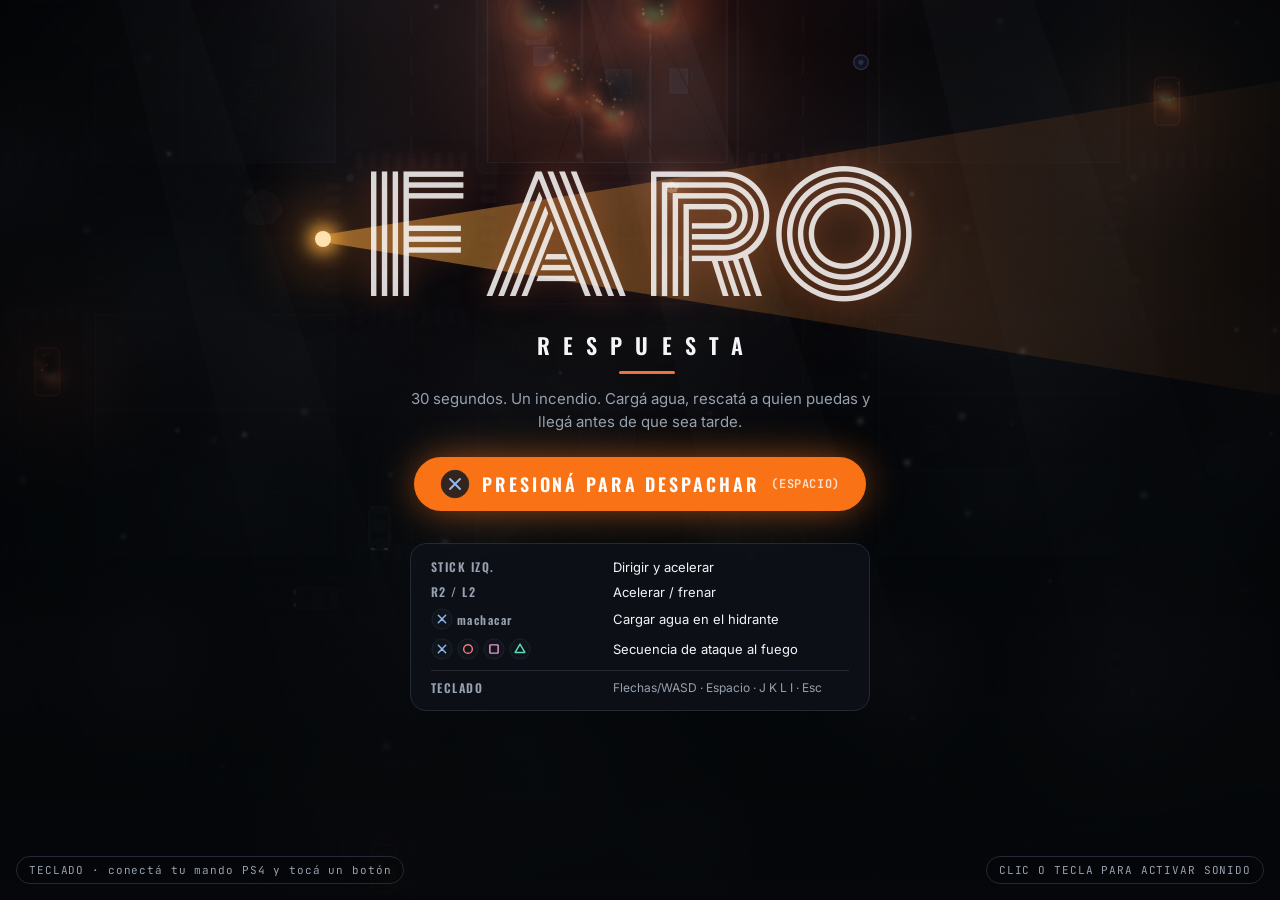
==== index.html @ 635fdddd "Juego FARO · Respuesta: camión de bomberos en 30 segundos Minijuego web en Canvas + JS sin dependenc" ====
<!doctype html>
<html lang="es">
<head>
  <meta charset="utf-8">
  <meta name="viewport" content="width=device-width, initial-scale=1">
  <title>FARO · Respuesta</title>
  <meta name="description" content="Llevá el camión de bomberos desde la central hasta el incendio en 30 segundos. Jugable con joystick de PS4.">
  <meta name="theme-color" content="#05070A">
  <link rel="preconnect" href="https://fonts.googleapis.com">
  <link rel="preconnect" href="https://fonts.gstatic.com" crossorigin>
  <link href="https://fonts.googleapis.com/css2?family=Monoton&family=Oswald:wght@400;500;600;700&family=JetBrains+Mono:wght@400;700&family=Inter:wght@400;500;600&display=swap" rel="stylesheet">
  <link rel="stylesheet" href="css/style.css">
</head>
<body>
  <canvas id="game"></canvas>

  <!-- HUD en partida -->
  <div id="hud" class="hidden">
    <div class="hud-tl glass">
      <div class="hud-brand">FARO</div>
      <div class="hud-unit mono">UNIDAD 07 · <span id="hud-speed">0</span> km/h</div>
    </div>

    <div class="hud-tc">
      <div class="timer-label">TIEMPO DE RESPUESTA</div>
      <div id="hud-timer" class="timer">30.0</div>
      <div id="hud-obj" class="objective"><span class="dot"></span><span id="hud-obj-text"></span></div>
    </div>

    <div class="hud-tr glass">
      <div class="panel-title"><span>RADAR</span><span id="hud-dist" class="mono"></span></div>
      <canvas id="minimap" width="480" height="300"></canvas>
    </div>

    <div class="hud-bl glass">
      <div id="hud-tank" class="gauge-row">
        <span class="label">TANQUE</span>
        <div class="tank"><div id="hud-tank-fill"></div></div>
        <span id="hud-tank-pct" class="mono">VACÍO</span>
      </div>
      <div class="gauge-row">
        <span class="label">CIVILES</span>
        <div id="hud-civ" class="civ"></div>
        <span class="mono dim">+2s c/u</span>
      </div>
    </div>

    <div class="hud-br chip mono" id="hud-device"></div>

    <div id="prompt" class="prompt hidden">
      <div class="prompt-btn">
        <svg class="ring" viewBox="0 0 60 60">
          <circle cx="30" cy="30" r="26" class="ring-bg"/>
          <circle cx="30" cy="30" r="26" class="ring-fg" id="prompt-ring"/>
        </svg>
        <span data-glyph="0"></span>
      </div>
      <div>
        <div id="prompt-text" class="prompt-text">CARGAR AGUA</div>
        <div id="prompt-key" class="prompt-key mono"></div>
      </div>
    </div>

    <div id="qte" class="qte glass hidden">
      <div class="qte-head"><span class="badge critical">ATAQUE</span><span class="qte-title">SEGUÍ LA SECUENCIA</span></div>
      <div id="qte-seq" class="qte-seq"></div>
      <div class="firebar-row"><span class="label">FUEGO</span><div class="firebar"><div id="qte-fire"></div></div></div>
    </div>

    <div id="go" class="go">¡YA!</div>
  </div>

  <!-- Pantalla de título -->
  <div id="screen-title" class="screen">
    <div class="title-wrap">
      <div class="logo">
        <div class="beam"></div>
        <div class="lamp"></div>
        <h1 class="wordmark">FARO</h1>
      </div>
      <div class="subtitle">RESPUESTA<span class="accent-bar"></span></div>
      <p class="tagline">30 segundos. Un incendio. Cargá agua, rescatá a quien puedas y llegá antes de que sea tarde.</p>
      <div class="cta"><span data-glyph="0"></span><span>PRESIONÁ PARA DESPACHAR</span><span class="kb-only mono">(ESPACIO)</span></div>

      <div class="controls glass">
        <div class="ctl"><span class="k">STICK IZQ.</span><span>Dirigir y acelerar</span></div>
        <div class="ctl"><span class="k">R2 / L2</span><span>Acelerar / frenar</span></div>
        <div class="ctl"><span class="k"><span data-glyph="0"></span> machacar</span><span>Cargar agua en el hidrante</span></div>
        <div class="ctl"><span class="k"><span data-glyph="0"></span><span data-glyph="1"></span><span data-glyph="2"></span><span data-glyph="3"></span></span><span>Secuencia de ataque al fuego</span></div>
        <div class="ctl kb"><span class="k mono">TECLADO</span><span>Flechas/WASD · Espacio · J K L I · Esc</span></div>
      </div>
      <div class="best mono" id="title-best"></div>
    </div>
    <div class="title-foot">
      <div class="chip mono" id="title-device"></div>
      <div class="chip mono" id="mute">SONIDO: ON (M)</div>
    </div>
  </div>

  <!-- Despacho + cuenta regresiva -->
  <div id="screen-brief" class="screen screen-clear hidden">
    <div class="brief glass">
      <div class="brief-top"><span class="badge critical">CRÍTICO</span><span class="mono dim">CANAL 2 · DESPACHO</span></div>
      <h2 id="brief-type"></h2>
      <div id="brief-addr" class="brief-addr"></div>
      <div id="brief-radio" class="radio mono"></div>
      <ol class="steps">
        <li><span class="step-dot water"></span>Cargá agua: frená en un <b>hidrante</b> y machacá <span data-glyph="0"></span></li>
        <li><span class="step-dot civ"></span>Pasá por los <b>civiles</b>: +2 s cada uno</li>
        <li><span class="step-dot fire"></span>En el incendio, seguí la <b>secuencia</b> de botones</li>
      </ol>
    </div>
    <div id="countdown" class="countdown"></div>
  </div>

  <!-- Resultado -->
  <div id="screen-result" class="screen hidden">
    <div class="result glass">
      <div class="res-head">
        <span id="res-badge" class="badge resolved">RESUELTO</span>
        <h2 id="res-title">INCENDIO CONTROLADO</h2>
        <div id="res-sub" class="res-sub"></div>
        <span class="accent-bar"></span>
      </div>
      <div class="res-body">
        <div id="res-rank" class="rank">S</div>
        <dl class="stats">
          <div><dt>Tiempo restante</dt><dd id="res-time" class="mono"></dd></div>
          <div><dt>Civiles rescatados</dt><dd id="res-civ" class="mono"></dd></div>
          <div><dt>Choques</dt><dd id="res-crash" class="mono"></dd></div>
          <div><dt>Errores de secuencia</dt><dd id="res-mist" class="mono"></dd></div>
          <div class="total"><dt>Puntaje</dt><dd id="res-score" class="mono"></dd></div>
        </dl>
      </div>
      <div id="res-best" class="res-best mono"></div>
      <div class="res-cta">
        <span class="act"><span data-glyph="0"></span> REINTENTAR <span class="kb-only mono">ESPACIO</span></span>
        <span class="act dim"><span data-glyph="1"></span> MENÚ <span class="kb-only mono">L</span></span>
      </div>
    </div>
  </div>

  <!-- Pausa -->
  <div id="screen-pause" class="screen hidden">
    <div class="pause glass">
      <h2>PAUSA</h2>
      <div class="res-cta">
        <span class="act"><span data-glyph="0"></span> CONTINUAR</span>
        <span class="act dim"><span data-glyph="1"></span> MENÚ</span>
      </div>
    </div>
  </div>

  <script src="js/util.js"></script>
  <script src="js/input.js"></script>
  <script src="js/audio.js"></script>
  <script src="js/world.js"></script>
  <script src="js/render.js"></script>
  <script src="js/game.js"></script>
</body>
</html>
---- css/style.css ----
/* FARO · Respuesta — tokens tomados de FARO-estetica-videojuego.md */
:root {
  --night: #05070A;
  --panel: #12161D;
  --line: #232A35;
  --mist: #F3F5F7;
  --ash: #97A1AF;
  --ember: #F2703C;
  --ember-hot: #FF3C38;
  --signal: #F59E0B;
  --orange: #F97316;
  --dispatch: #5887FF;
  --beam-a: #F2A93E;
  --beam-b: #E67828;
  --critical: #DC2626;
  --resolved: #16A34A;
  --glass: rgba(18, 22, 29, 0.62);
  --f-display: 'Oswald', 'Arial Narrow', sans-serif;
  --f-mono: 'JetBrains Mono', 'IBM Plex Mono', ui-monospace, monospace;
  --f-body: 'Inter', ui-sans-serif, system-ui, sans-serif;
}

* { box-sizing: border-box; margin: 0; padding: 0; }
html, body { width: 100%; height: 100%; overflow: hidden; background: var(--night); color: var(--mist); font-family: var(--f-body); user-select: none; }
canvas#game { position: fixed; inset: 0; width: 100vw; height: 100vh; display: block; }
.hidden { display: none !important; }
.mono { font-family: var(--f-mono); }
.dim { color: var(--ash); }
.kb-only { display: none; font-size: 12px; color: var(--ash); letter-spacing: 0.05em; }
body.kb .kb-only { display: inline; }

.glass {
  background: var(--glass);
  backdrop-filter: blur(8px);
  -webkit-backdrop-filter: blur(8px);
  border: 1px solid var(--line);
  border-radius: 16px;
}
.chip {
  display: inline-flex; align-items: center; gap: 8px;
  padding: 6px 12px; border-radius: 999px;
  background: rgba(5, 7, 10, 0.6); border: 1px solid var(--line);
  font-size: 11px; letter-spacing: 0.08em; color: var(--ash);
}
.glyph { width: 1.6em; height: 1.6em; vertical-align: middle; }
[data-glyph] { display: inline-flex; }
.badge {
  display: inline-block; padding: 3px 10px; border-radius: 999px;
  font: 700 11px/1.4 var(--f-display); letter-spacing: 0.14em; text-transform: uppercase;
}
.badge.critical { background: rgba(220, 38, 38, 0.18); color: #F87171; border: 1px solid rgba(220, 38, 38, 0.4); }
.badge.resolved { background: rgba(22, 163, 74, 0.18); color: #4ADE80; border: 1px solid rgba(22, 163, 74, 0.4); }
.accent-bar { display: block; height: 3px; width: 56px; margin-top: 10px; border-radius: 2px; background: var(--ember); transition: width .4s; }
.label { font: 600 11px var(--f-display); letter-spacing: 0.16em; color: var(--ash); }

/* ------------------------------------------------------------------ HUD */
#hud { position: fixed; inset: 0; pointer-events: none; }
.hud-tl { position: absolute; top: 16px; left: 16px; padding: 10px 16px; }
.hud-brand { font: 28px/1 'Monoton', cursive; letter-spacing: 0.1em; color: rgba(255, 255, 255, 0.83); text-shadow: 0 0 18px rgba(242, 112, 60, 0.45); }
.hud-unit { font-size: 11px; color: var(--ash); margin-top: 6px; letter-spacing: 0.06em; }

.hud-tc { position: absolute; top: 12px; left: 50%; transform: translateX(-50%); text-align: center; }
.timer-label { font: 500 11px var(--f-display); letter-spacing: 0.3em; color: var(--ash); }
.timer {
  font: 700 64px/1 var(--f-display); color: var(--mist); letter-spacing: 0.02em;
  font-variant-numeric: tabular-nums; text-shadow: 0 0 24px rgba(242, 112, 60, 0.35);
  transition: color .2s;
}
.timer.warn { color: var(--signal); text-shadow: 0 0 24px rgba(245, 158, 11, 0.5); }
.timer.critical { color: var(--ember-hot); text-shadow: 0 0 28px rgba(255, 60, 56, 0.7); animation: beat .5s ease-in-out infinite; }
@keyframes beat { 50% { transform: scale(1.08); } }

.objective {
  display: inline-flex; align-items: center; gap: 10px; margin-top: 8px;
  padding: 7px 16px; border-radius: 999px; background: rgba(5, 7, 10, 0.65);
  border: 1px solid var(--line); backdrop-filter: blur(6px);
  font: 600 14px var(--f-display); letter-spacing: 0.14em;
}
.objective .dot { width: 8px; height: 8px; border-radius: 50%; background: var(--ash); animation: blink 1s infinite; }
.objective.water { border-color: rgba(88, 135, 255, 0.5); color: #BFD0FF; box-shadow: 0 0 24px -8px rgba(88, 135, 255, 0.6); }
.objective.water .dot { background: var(--dispatch); }
.objective.fire { border-color: rgba(242, 112, 60, 0.55); color: #FFD2BD; box-shadow: 0 0 24px -8px rgba(242, 112, 60, 0.6); }
.objective.fire .dot { background: var(--ember); }
.objective.ok { border-color: rgba(22, 163, 74, 0.55); color: #BBF7D0; }
.objective.ok .dot { background: var(--resolved); animation: none; }
@keyframes blink { 50% { opacity: 0.25; } }

.hud-tr { position: absolute; top: 16px; right: 16px; padding: 10px; }
.panel-title { display: flex; justify-content: space-between; font: 600 11px var(--f-display); letter-spacing: 0.2em; color: var(--ash); margin: 0 2px 8px; }
.panel-title .mono { letter-spacing: 0.04em; color: var(--mist); }
#minimap { display: block; width: 240px; height: 150px; border-radius: 10px; border: 1px solid var(--line); }

.hud-bl { position: absolute; bottom: 16px; left: 16px; padding: 12px 16px; display: grid; gap: 10px; min-width: 300px; }
.gauge-row { display: grid; grid-template-columns: 64px 1fr auto; align-items: center; gap: 12px; }
.gauge-row .mono { font-size: 12px; min-width: 52px; text-align: right; }
.tank { height: 10px; border-radius: 999px; background: rgba(35, 42, 53, 0.8); overflow: hidden; border: 1px solid var(--line); }
#hud-tank-fill { height: 100%; width: 0; background: linear-gradient(90deg, #2563EB, #5887FF); box-shadow: 0 0 12px rgba(88, 135, 255, 0.8); transition: width .12s; }
.gauge-row.empty .mono { color: var(--signal); animation: blink .7s infinite; }
.gauge-row.full .mono { color: #BFD0FF; }
.civ { display: flex; gap: 6px; }
.civ-icon svg { width: 20px; height: 20px; fill: none; stroke: var(--line); stroke-width: 2; stroke-linecap: round; }
.civ-icon.on svg { stroke: var(--mist); filter: drop-shadow(0 0 6px rgba(243, 245, 247, 0.8)); }

.hud-br { position: absolute; bottom: 16px; right: 16px; }

/* Prompt de hidrante */
.prompt {
  position: absolute; left: 50%; bottom: 120px; transform: translateX(-50%);
  display: flex; align-items: center; gap: 14px; padding: 10px 20px 10px 10px;
  border-radius: 999px; background: rgba(5, 7, 10, 0.72); border: 1px solid rgba(88, 135, 255, 0.5);
  box-shadow: 0 0 32px -8px rgba(88, 135, 255, 0.7); backdrop-filter: blur(6px);
}
.prompt-btn { position: relative; width: 60px; height: 60px; display: grid; place-items: center; }
.prompt-btn .glyph { width: 40px; height: 40px; }
.prompt.mashing .prompt-btn [data-glyph] { animation: mash .12s infinite alternate; }
@keyframes mash { to { transform: scale(0.86); } }
.ring { position: absolute; inset: 0; transform: rotate(-90deg); }
.ring-bg { fill: none; stroke: rgba(35, 42, 53, 0.9); stroke-width: 4; }
.ring-fg { fill: none; stroke: var(--dispatch); stroke-width: 4; stroke-linecap: round; stroke-dasharray: 163.4; stroke-dashoffset: 163.4; filter: drop-shadow(0 0 4px var(--dispatch)); }
.prompt-text { font: 700 22px var(--f-display); letter-spacing: 0.12em; color: #DCE6FF; }
.prompt-key { font-size: 11px; color: var(--ash); }

/* Secuencia de ataque */
.qte { position: absolute; left: 50%; bottom: 40px; transform: translateX(-50%); padding: 16px 22px 18px; text-align: center; box-shadow: 0 0 48px -12px rgba(242, 112, 60, 0.6); border-color: rgba(242, 112, 60, 0.45); }
.qte.shake { animation: shake .35s; }
@keyframes shake { 20%, 60% { transform: translateX(calc(-50% - 8px)); } 40%, 80% { transform: translateX(calc(-50% + 8px)); } }
.qte-head { display: flex; gap: 12px; align-items: center; justify-content: center; margin-bottom: 12px; }
.qte-title { font: 600 14px var(--f-display); letter-spacing: 0.24em; color: var(--mist); }
.qte-seq { display: flex; gap: 12px; justify-content: center; }
.qte-slot { position: relative; display: grid; justify-items: center; gap: 4px; transition: transform .12s, opacity .2s; opacity: 0.45; }
.qte-slot .glyph { width: 52px; height: 52px; }
.qte-slot .key { font: 11px var(--f-mono); color: var(--ash); display: none; }
body.kb .qte-slot .key { display: block; }
.qte-slot.current { opacity: 1; transform: scale(1.28) translateY(-4px); filter: drop-shadow(0 0 12px rgba(242, 169, 62, 0.8)); }
.qte-slot.done { opacity: 0.25; transform: scale(0.85); filter: grayscale(1); }
.qte-slot.done::after { content: ''; position: absolute; top: 22px; left: 50%; width: 22px; height: 10px; border-left: 3px solid var(--resolved); border-bottom: 3px solid var(--resolved); transform: translate(-50%, -50%) rotate(-45deg); }
.qte-slot.wrong { filter: drop-shadow(0 0 14px rgba(220, 38, 38, 1)); }
.firebar-row { display: grid; grid-template-columns: auto 1fr; gap: 12px; align-items: center; margin-top: 14px; }
.firebar { height: 8px; border-radius: 999px; background: rgba(35, 42, 53, 0.8); overflow: hidden; }
#qte-fire { height: 100%; width: 100%; background: linear-gradient(90deg, var(--beam-a), var(--critical)); box-shadow: 0 0 12px rgba(242, 112, 60, 0.9); transition: width .2s; }

.go {
  position: absolute; top: 26%; left: 50%; transform: translate(-50%, -50%) scale(0.6);
  font: 700 96px var(--f-display); letter-spacing: 0.06em; color: var(--ember);
  text-shadow: 0 0 40px rgba(242, 112, 60, 0.8); opacity: 0;
}
.go.show { animation: go .8s ease-out forwards; }
@keyframes go { 0% { opacity: 1; transform: translate(-50%, -50%) scale(0.6); } 30% { opacity: 1; transform: translate(-50%, -50%) scale(1.1); } 100% { opacity: 0; transform: translate(-50%, -50%) scale(1.5); } }

/* ------------------------------------------------------------- pantallas */
.screen {
  position: fixed; inset: 0; display: grid; place-items: center;
  background: linear-gradient(180deg, rgba(5, 7, 10, 0.4), rgba(5, 7, 10, 0.72) 55%, rgba(5, 7, 10, 0.94));
}
.screen-clear { background: linear-gradient(180deg, rgba(5, 7, 10, 0.55), rgba(5, 7, 10, 0.15) 60%, rgba(5, 7, 10, 0.5)); }

.title-wrap { display: grid; justify-items: center; text-align: center; gap: 14px; padding: 16px; max-width: 760px; }
.logo { position: relative; display: flex; align-items: center; }
.wordmark {
  position: relative; font: 400 clamp(72px, 12vw, 156px)/1 'Monoton', cursive; letter-spacing: 0.1em;
  color: rgba(255, 255, 255, 0.83); text-shadow: 0 0 30px rgba(242, 112, 60, 0.35);
  padding-left: 0.1em;
}
.lamp {
  position: absolute; left: -34px; top: 50%; width: 16px; height: 16px; margin-top: -8px; border-radius: 50%;
  background: #FFE2B0; box-shadow: 0 0 18px 6px var(--beam-a), 0 0 60px 20px rgba(230, 120, 40, 0.5);
}
.beam {
  position: absolute; left: -26px; top: 50%; width: 1100px; height: 360px; margin-top: -180px;
  transform-origin: 0 50%;
  clip-path: polygon(0 49%, 100% 0, 100% 100%, 0 51%);
  background: linear-gradient(90deg, rgba(242, 169, 62, 0.55), rgba(230, 120, 40, 0.18) 45%, rgba(230, 120, 40, 0));
  filter: blur(4px); mix-blend-mode: screen; pointer-events: none;
  animation: sweep 7s ease-in-out infinite alternate;
}
@keyframes sweep { from { transform: rotate(-14deg); } to { transform: rotate(14deg); } }
.subtitle { font: 600 22px var(--f-display); letter-spacing: 0.6em; color: var(--mist); display: grid; justify-items: center; padding-left: 0.6em; }
.tagline { color: var(--ash); max-width: 460px; font-size: 15px; line-height: 1.5; }
.cta {
  display: inline-flex; align-items: center; gap: 12px; margin-top: 10px; padding: 12px 26px;
  border-radius: 999px; background: var(--orange); color: #fff;
  font: 600 18px var(--f-display); letter-spacing: 0.16em;
  box-shadow: 0 0 40px -6px rgba(249, 115, 22, 0.75); animation: pulse 1.6s ease-in-out infinite;
}
.cta .glyph { width: 30px; height: 30px; }
.cta .kb-only { color: #FFE4D2; }
@keyframes pulse { 50% { box-shadow: 0 0 60px 0 rgba(249, 115, 22, 0.9); transform: scale(1.03); } }
.controls { margin-top: 18px; padding: 14px 20px; display: grid; gap: 8px; text-align: left; min-width: min(460px, 92vw); }
.ctl { display: grid; grid-template-columns: 170px 1fr; align-items: center; gap: 12px; font-size: 13px; color: var(--mist); }
.ctl .k { font: 600 12px var(--f-display); letter-spacing: 0.12em; color: var(--ash); display: inline-flex; gap: 4px; align-items: center; }
.ctl .glyph { width: 22px; height: 22px; }
.ctl.kb { border-top: 1px solid var(--line); padding-top: 8px; margin-top: 2px; color: var(--ash); font-size: 12px; }
.best { color: var(--beam-a); font-size: 13px; letter-spacing: 0.1em; min-height: 1em; }
.title-foot { position: fixed; bottom: 16px; left: 16px; right: 16px; display: flex; justify-content: space-between; gap: 8px; flex-wrap: wrap; }
#title-device.live { color: #BFD0FF; border-color: rgba(88, 135, 255, 0.5); }

.brief { position: absolute; top: 50%; left: 50%; transform: translate(-50%, -50%); width: min(560px, 92vw); padding: 22px 26px; margin-top: -60px; }
.brief-top { display: flex; justify-content: space-between; align-items: center; font-size: 11px; letter-spacing: 0.08em; }
.brief h2 { font: 700 34px/1.1 var(--f-display); letter-spacing: 0.04em; margin-top: 12px; color: var(--mist); }
.brief-addr { color: var(--ember); font: 500 18px var(--f-display); letter-spacing: 0.08em; margin-top: 4px; }
.radio { margin-top: 12px; min-height: 2.6em; font-size: 12px; color: var(--ash); line-height: 1.5; }
.steps { list-style: none; margin-top: 12px; display: grid; gap: 8px; border-top: 1px solid var(--line); padding-top: 12px; font-size: 14px; }
.steps li { display: flex; align-items: center; gap: 10px; }
.steps .glyph { width: 22px; height: 22px; }
.step-dot { width: 8px; height: 8px; border-radius: 50%; flex: none; }
.step-dot.water { background: var(--dispatch); box-shadow: 0 0 8px var(--dispatch); }
.step-dot.civ { background: var(--mist); box-shadow: 0 0 8px var(--mist); }
.step-dot.fire { background: var(--ember); box-shadow: 0 0 8px var(--ember); }
.countdown { position: absolute; bottom: 12%; left: 50%; transform: translateX(-50%); font: 700 110px/1 var(--f-display); color: var(--mist); text-shadow: 0 0 40px rgba(242, 112, 60, 0.6); }
.countdown.pop { animation: cpop .9s ease-out; }
@keyframes cpop { 0% { transform: translateX(-50%) scale(1.6); opacity: 0; } 20% { transform: translateX(-50%) scale(1); opacity: 1; } 100% { opacity: 0.2; } }

.result { width: min(560px, 92vw); padding: 24px 28px; animation: rise .45s ease-out; }
@keyframes rise { from { transform: translateY(24px); opacity: 0; } }
.res-head h2 { font: 700 38px/1.1 var(--f-display); letter-spacing: 0.04em; margin-top: 10px; }
.res-sub { color: var(--ash); font-size: 14px; margin-top: 4px; }
.res-body { display: grid; grid-template-columns: auto 1fr; gap: 28px; align-items: center; margin-top: 20px; }
.rank { font: 700 124px/1 var(--f-display); width: 120px; text-align: center; color: var(--ash); }
.rank-S { color: var(--beam-a); text-shadow: 0 0 40px rgba(242, 169, 62, 0.8); }
.rank-A { color: var(--orange); text-shadow: 0 0 30px rgba(249, 115, 22, 0.6); }
.rank-B { color: var(--signal); }
.rank-C { color: var(--ash); }
.rank-F { color: var(--critical); text-shadow: 0 0 30px rgba(220, 38, 38, 0.6); }
.stats { display: grid; gap: 8px; }
.stats div { display: flex; justify-content: space-between; border-bottom: 1px solid var(--line); padding-bottom: 6px; font-size: 14px; }
.stats dt { color: var(--ash); }
.stats .total { border: none; font-size: 18px; }
.stats .total dt { color: var(--mist); font: 600 18px var(--f-display); letter-spacing: 0.1em; }
.stats .total dd { color: var(--ember); font-weight: 700; }
.res-best { margin-top: 12px; color: var(--ash); font-size: 12px; letter-spacing: 0.08em; }
.res-best.new { color: var(--beam-a); animation: blink 1s infinite; }
.res-cta { display: flex; gap: 20px; margin-top: 18px; font: 600 15px var(--f-display); letter-spacing: 0.14em; }
.res-cta .act { display: inline-flex; align-items: center; gap: 8px; }
.res-cta .act.dim { color: var(--ash); }
.res-cta .glyph { width: 28px; height: 28px; }
.pause { padding: 24px 32px; text-align: center; }
.pause h2 { font: 700 40px var(--f-display); letter-spacing: 0.3em; }

@media (max-width: 820px) {
  .hud-tr { transform: scale(0.72); transform-origin: top right; }
  .hud-tl { display: none; }
  .timer { font-size: 48px; }
  .hud-bl { min-width: 0; }
}
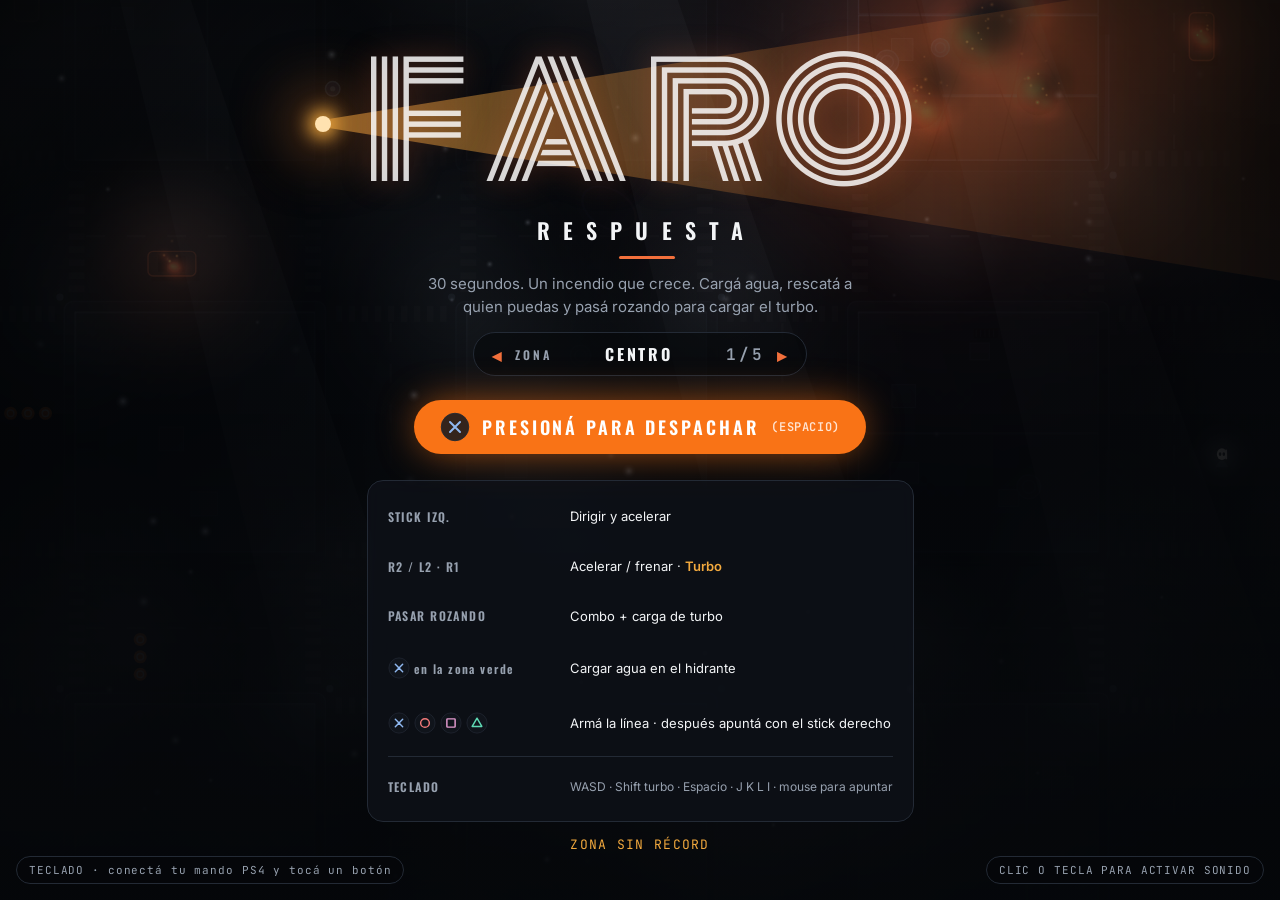
==== commit d7b7588a: "Pasadas al límite, turbo, fuego que se propaga, manguera y récords arcade - Pasar rozando autos y ob" ====
--- a/index.html
+++ b/index.html
@@ -25,11 +25,18 @@
       <div class="timer-label">TIEMPO DE RESPUESTA</div>
       <div id="hud-timer" class="timer">30.0</div>
       <div id="hud-obj" class="objective"><span class="dot"></span><span id="hud-obj-text"></span></div>
+      <div id="banner" class="banner"></div>
     </div>
 
     <div class="hud-tr glass">
       <div class="panel-title"><span>RADAR</span><span id="hud-dist" class="mono"></span></div>
       <canvas id="minimap" width="480" height="300"></canvas>
+    </div>
+
+    <div id="combo" class="combo hidden">
+      <div class="combo-x">x<span id="combo-n">1</span></div>
+      <div class="combo-label">COMBO · <span id="combo-pts" class="mono">0</span> pts</div>
+      <div class="combo-bar"><div id="combo-t"></div></div>
     </div>
 
     <div class="hud-bl glass">
@@ -38,6 +45,11 @@
         <div class="tank"><div id="hud-tank-fill"></div></div>
         <span id="hud-tank-pct" class="mono">VACÍO</span>
       </div>
+      <div id="hud-turbo" class="gauge-row">
+        <span class="label">TURBO</span>
+        <div class="tank turbo"><div id="hud-turbo-fill"></div></div>
+        <span class="mono key-hint"><span class="pad-only">R1</span><span class="kb-only">SHIFT</span></span>
+      </div>
       <div class="gauge-row">
         <span class="label">CIVILES</span>
         <div id="hud-civ" class="civ"></div>
@@ -48,22 +60,23 @@
     <div class="hud-br chip mono" id="hud-device"></div>
 
     <div id="prompt" class="prompt hidden">
-      <div class="prompt-btn">
-        <svg class="ring" viewBox="0 0 60 60">
-          <circle cx="30" cy="30" r="26" class="ring-bg"/>
-          <circle cx="30" cy="30" r="26" class="ring-fg" id="prompt-ring"/>
-        </svg>
-        <span data-glyph="0"></span>
-      </div>
-      <div>
-        <div id="prompt-text" class="prompt-text">CARGAR AGUA</div>
-        <div id="prompt-key" class="prompt-key mono"></div>
+      <span class="prompt-glyph" data-glyph="0"></span>
+      <div class="prompt-main">
+        <div class="prompt-row"><span id="prompt-text" class="prompt-text">CARGAR AGUA</span><span id="prompt-key" class="prompt-key mono"></span></div>
+        <div id="pgauge" class="pgauge hidden">
+          <div id="pg-zone" class="pg-zone"><div class="pg-perfect"></div></div>
+          <div id="pg-needle" class="pg-needle"></div>
+        </div>
       </div>
     </div>
 
     <div id="qte" class="qte glass hidden">
-      <div class="qte-head"><span class="badge critical">ATAQUE</span><span class="qte-title">SEGUÍ LA SECUENCIA</span></div>
+      <div class="qte-head"><span class="badge critical">ATAQUE</span><span id="qte-title" class="qte-title">ARMÁ LA LÍNEA</span></div>
       <div id="qte-seq" class="qte-seq"></div>
+      <div id="aim-help" class="aim-help hidden">
+        <span class="pad-only"><b>STICK DER.</b> apuntar · <b>R2</b> o <b>✕</b> tirar agua</span>
+        <span class="kb-only"><b>MOUSE / FLECHAS</b> apuntar · <b>CLIC / ESPACIO</b> tirar agua</span>
+      </div>
       <div class="firebar-row"><span class="label">FUEGO</span><div class="firebar"><div id="qte-fire"></div></div></div>
     </div>
 
@@ -79,15 +92,31 @@
         <h1 class="wordmark">FARO</h1>
       </div>
       <div class="subtitle">RESPUESTA<span class="accent-bar"></span></div>
-      <p class="tagline">30 segundos. Un incendio. Cargá agua, rescatá a quien puedas y llegá antes de que sea tarde.</p>
+      <p class="tagline">30 segundos. Un incendio que crece. Cargá agua, rescatá a quien puedas y pasá rozando para cargar el turbo.</p>
+
+      <div class="map-sel">
+        <span class="arrow">◂</span>
+        <span class="map-label">ZONA</span>
+        <b id="map-name">CENTRO</b>
+        <span id="map-idx" class="mono dim">1/5</span>
+        <span class="arrow">▸</span>
+      </div>
+
       <div class="cta"><span data-glyph="0"></span><span>PRESIONÁ PARA DESPACHAR</span><span class="kb-only mono">(ESPACIO)</span></div>
 
-      <div class="controls glass">
-        <div class="ctl"><span class="k">STICK IZQ.</span><span>Dirigir y acelerar</span></div>
-        <div class="ctl"><span class="k">R2 / L2</span><span>Acelerar / frenar</span></div>
-        <div class="ctl"><span class="k"><span data-glyph="0"></span> machacar</span><span>Cargar agua en el hidrante</span></div>
-        <div class="ctl"><span class="k"><span data-glyph="0"></span><span data-glyph="1"></span><span data-glyph="2"></span><span data-glyph="3"></span></span><span>Secuencia de ataque al fuego</span></div>
-        <div class="ctl kb"><span class="k mono">TECLADO</span><span>Flechas/WASD · Espacio · J K L I · Esc</span></div>
+      <div id="title-panels" class="title-panels">
+        <div class="controls glass">
+          <div class="ctl"><span class="k">STICK IZQ.</span><span>Dirigir y acelerar</span></div>
+          <div class="ctl"><span class="k">R2 / L2 · R1</span><span>Acelerar / frenar · <b class="accent">Turbo</b></span></div>
+          <div class="ctl"><span class="k">PASAR ROZANDO</span><span>Combo + carga de turbo</span></div>
+          <div class="ctl"><span class="k"><span data-glyph="0"></span> en la zona verde</span><span>Cargar agua en el hidrante</span></div>
+          <div class="ctl"><span class="k"><span data-glyph="0"></span><span data-glyph="1"></span><span data-glyph="2"></span><span data-glyph="3"></span></span><span>Armá la línea · después apuntá con el stick derecho</span></div>
+          <div class="ctl kb"><span class="k mono">TECLADO</span><span>WASD · Shift turbo · Espacio · J K L I · mouse para apuntar</span></div>
+        </div>
+        <div class="title-board glass">
+          <div class="board-title">TOP 5 · ZONA <span id="title-board-map"></span></div>
+          <ol id="title-board-list" class="board"></ol>
+        </div>
       </div>
       <div class="best mono" id="title-best"></div>
     </div>
@@ -105,10 +134,11 @@
       <div id="brief-addr" class="brief-addr"></div>
       <div id="brief-radio" class="radio mono"></div>
       <ol class="steps">
-        <li><span class="step-dot water"></span>Cargá agua: frená en un <b>hidrante</b> y machacá <span data-glyph="0"></span></li>
-        <li><span class="step-dot civ"></span>Pasá por los <b>civiles</b>: +2 s cada uno</li>
-        <li><span class="step-dot fire"></span>En el incendio, seguí la <b>secuencia</b> de botones</li>
+        <li><span class="step-dot water"></span>Hidrante: apretá <span data-glyph="0"></span> cuando la aguja pase por la <b>zona verde</b></li>
+        <li><span class="step-dot civ"></span>Rescatá <b>civiles</b> (+2 s) y pasá rozando autos para el <b>turbo</b></li>
+        <li><span class="step-dot fire"></span>El fuego <b>se propaga</b> a los 10 s y a los 18 s: ¡llegá antes!</li>
       </ol>
+      <div id="brief-rec" class="brief-rec mono"></div>
     </div>
     <div id="countdown" class="countdown"></div>
   </div>
@@ -122,18 +152,34 @@
         <div id="res-sub" class="res-sub"></div>
         <span class="accent-bar"></span>
       </div>
-      <div class="res-body">
-        <div id="res-rank" class="rank">S</div>
-        <dl class="stats">
-          <div><dt>Tiempo restante</dt><dd id="res-time" class="mono"></dd></div>
-          <div><dt>Civiles rescatados</dt><dd id="res-civ" class="mono"></dd></div>
-          <div><dt>Choques</dt><dd id="res-crash" class="mono"></dd></div>
-          <div><dt>Errores de secuencia</dt><dd id="res-mist" class="mono"></dd></div>
-          <div class="total"><dt>Puntaje</dt><dd id="res-score" class="mono"></dd></div>
-        </dl>
+      <div class="res-cols">
+        <div class="res-left">
+          <div class="res-body">
+            <div id="res-rank" class="rank">S</div>
+            <dl class="stats">
+              <div><dt>Tiempo restante</dt><dd id="res-time" class="mono"></dd></div>
+              <div><dt>Llegada</dt><dd id="res-arrive" class="mono"></dd></div>
+              <div><dt>Civiles</dt><dd id="res-civ" class="mono"></dd></div>
+              <div><dt>Mejor combo</dt><dd id="res-combo" class="mono"></dd></div>
+              <div><dt>Propagación</dt><dd id="res-spread" class="mono"></dd></div>
+              <div><dt>Choques</dt><dd id="res-crash" class="mono"></dd></div>
+              <div class="total"><dt>Puntaje</dt><dd id="res-score" class="mono"></dd></div>
+            </dl>
+          </div>
+        </div>
+        <div class="res-right">
+          <div id="ini" class="ini hidden">
+            <div class="ini-title">¡ENTRASTE AL TOP 10!</div>
+            <div class="ini-sub">Ingresá tus iniciales</div>
+            <div class="ini-slots"><span id="ini0" class="slot">A</span><span id="ini1" class="slot">A</span><span id="ini2" class="slot">A</span></div>
+            <div class="ini-help mono"><span class="pad-only">▲▼ letra · ◀▶ mover · ✕ siguiente</span><span class="kb-only">Escribí tus letras · Enter confirmar</span></div>
+          </div>
+          <div class="board-title">TOP 10 · ZONA <span id="res-board-map"></span></div>
+          <ol id="res-board" class="board"></ol>
+        </div>
       </div>
       <div id="res-best" class="res-best mono"></div>
-      <div class="res-cta">
+      <div id="res-cta" class="res-cta">
         <span class="act"><span data-glyph="0"></span> REINTENTAR <span class="kb-only mono">ESPACIO</span></span>
         <span class="act dim"><span data-glyph="1"></span> MENÚ <span class="kb-only mono">L</span></span>
       </div>
--- a/css/style.css
+++ b/css/style.css
@@ -242,3 +242,115 @@
   .timer { font-size: 48px; }
   .hud-bl { min-width: 0; }
 }
+
+/* ============================================ mecánicas nuevas (v2) */
+.pad-only { display: inline; }
+body.kb .pad-only { display: none; }
+.accent { color: var(--beam-a); font-weight: 600; }
+
+/* Cartel central (propagación, llegada vs récord) */
+.banner {
+  margin: 10px auto 0; display: table; padding: 8px 18px; border-radius: 12px;
+  font: 700 18px var(--f-display); letter-spacing: 0.16em; opacity: 0;
+  background: rgba(5, 7, 10, 0.75); border: 1px solid var(--line); backdrop-filter: blur(6px);
+}
+.banner.show { animation: bannerIn 2.6s ease-out forwards; }
+.banner.fire { color: #FFB199; border-color: rgba(220, 38, 38, 0.6); box-shadow: 0 0 40px -6px rgba(220, 38, 38, 0.8); }
+.banner.ok { color: #BBF7D0; border-color: rgba(22, 163, 74, 0.6); box-shadow: 0 0 30px -8px rgba(22, 163, 74, 0.8); }
+.banner.slow { color: #FDE68A; border-color: rgba(245, 158, 11, 0.6); }
+.banner.water { color: #DCE6FF; border-color: rgba(88, 135, 255, 0.6); box-shadow: 0 0 30px -8px rgba(88, 135, 255, 0.8); }
+@keyframes bannerIn {
+  0% { opacity: 0; transform: scale(1.4); }
+  10% { opacity: 1; transform: scale(1); }
+  80% { opacity: 1; }
+  100% { opacity: 0; transform: translateY(-6px); }
+}
+
+/* Turbo */
+#hud-turbo-fill { height: 100%; width: 0; background: linear-gradient(90deg, var(--beam-b), var(--beam-a)); box-shadow: 0 0 12px rgba(242, 169, 62, 0.8); transition: width .1s; }
+#hud-turbo.ready .key-hint { color: var(--beam-a); animation: blink 0.8s infinite; }
+#hud-turbo.boosting .tank { box-shadow: 0 0 16px rgba(242, 169, 62, 0.9); }
+.key-hint { font-size: 11px; color: var(--ash); }
+
+/* Combo */
+.combo { position: absolute; right: 24px; top: 46%; transform: translateY(-50%); text-align: right; }
+.combo-x { font: 700 76px/0.9 var(--f-display); color: var(--beam-a); text-shadow: 0 0 30px rgba(242, 169, 62, 0.7); }
+.combo-label { font: 600 13px var(--f-display); letter-spacing: 0.2em; color: var(--mist); margin-top: 4px; }
+.combo-bar { height: 4px; width: 150px; margin: 8px 0 0 auto; border-radius: 2px; background: rgba(35, 42, 53, 0.9); overflow: hidden; }
+#combo-t { height: 100%; background: var(--beam-a); }
+.combo.pulse .combo-x { animation: comboPop .3s ease-out; }
+@keyframes comboPop { 0% { transform: scale(1.5); } 100% { transform: scale(1); } }
+
+/* Prompt del hidrante con aguja de presión */
+.prompt { padding: 12px 22px 12px 12px; gap: 14px; }
+.prompt-glyph .glyph { width: 48px; height: 48px; }
+.prompt-main { display: grid; gap: 8px; min-width: 260px; }
+.prompt-row { display: flex; align-items: baseline; justify-content: space-between; gap: 14px; }
+.pgauge { position: relative; height: 22px; border-radius: 999px; background: rgba(35, 42, 53, 0.9); border: 1px solid var(--line); overflow: hidden; }
+.pg-zone { position: absolute; top: 0; bottom: 0; background: rgba(22, 163, 74, 0.55); box-shadow: inset 0 0 10px rgba(74, 222, 128, 0.6); }
+.pg-perfect { position: absolute; left: 50%; top: 0; bottom: 0; width: 20%; transform: translateX(-50%); background: rgba(242, 169, 62, 0.85); }
+.pg-needle { position: absolute; top: -2px; bottom: -2px; width: 4px; margin-left: -2px; background: var(--mist); box-shadow: 0 0 10px var(--mist); border-radius: 2px; }
+.pgauge.perfect { border-color: var(--beam-a); box-shadow: 0 0 20px rgba(242, 169, 62, 0.9); }
+.pgauge.good { border-color: var(--dispatch); box-shadow: 0 0 16px rgba(88, 135, 255, 0.9); }
+.pgauge.miss { border-color: var(--critical); box-shadow: 0 0 16px rgba(220, 38, 38, 0.9); }
+.pgauge.pulse { animation: gpulse .2s; }
+@keyframes gpulse { 50% { transform: scaleY(1.25); } }
+
+.aim-help { font: 500 15px var(--f-display); letter-spacing: 0.1em; color: #DCE6FF; padding: 8px 4px 2px; }
+.aim-help b { color: var(--mist); }
+
+/* Selector de zona */
+.map-sel {
+  display: inline-flex; align-items: center; gap: 12px; padding: 8px 18px; border-radius: 999px;
+  background: rgba(5, 7, 10, 0.6); border: 1px solid var(--line);
+  font: 600 16px var(--f-display); letter-spacing: 0.18em;
+}
+.map-sel .arrow { color: var(--ember); font-size: 18px; animation: blink 1.4s infinite; }
+.map-sel .map-label { color: var(--ash); font-size: 12px; }
+.map-sel b { color: var(--mist); min-width: 150px; text-align: center; }
+
+/* Paneles del título que rotan: controles ↔ top 5 */
+.title-panels { display: grid; margin-top: 12px; }
+.title-panels > * { grid-area: 1 / 1; transition: opacity .6s, transform .6s; }
+.title-panels .controls { margin-top: 0; }
+.title-panels .title-board { opacity: 0; transform: translateY(8px); pointer-events: none; }
+.title-panels.alt .controls { opacity: 0; transform: translateY(-8px); }
+.title-panels.alt .title-board { opacity: 1; transform: none; }
+.title-board { padding: 14px 20px; min-width: min(460px, 92vw); text-align: left; }
+
+/* Tablas de récords */
+.board-title { font: 600 12px var(--f-display); letter-spacing: 0.24em; color: var(--ash); margin-bottom: 8px; }
+.board { list-style: none; display: grid; gap: 3px; }
+.board li { display: grid; grid-template-columns: 28px 1fr 30px 80px; align-items: center; gap: 8px; padding: 4px 10px; border-radius: 8px; font: 14px var(--f-mono); }
+.board li .pos { color: var(--ash); }
+.board li .nm { font-weight: 700; letter-spacing: 0.2em; color: var(--mist); }
+.board li .rk { font: 700 15px var(--f-display); text-align: center; }
+.board li .sc { text-align: right; color: var(--mist); }
+.board li:first-child .nm, .board li:first-child .sc { color: var(--beam-a); }
+.board li.empty { opacity: 0.3; }
+.board li.hi { background: rgba(242, 112, 60, 0.18); border: 1px solid rgba(242, 112, 60, 0.6); animation: blink 1s 3; }
+
+/* Resultado en dos columnas */
+.result { width: min(900px, 94vw); }
+.res-cols { display: grid; grid-template-columns: 1fr 1fr; gap: 28px; margin-top: 18px; align-items: start; }
+.res-cols .res-body { margin-top: 0; grid-template-columns: auto 1fr; gap: 18px; }
+.res-cols .rank { font-size: 104px; width: 92px; }
+.res-right { border-left: 1px solid var(--line); padding-left: 24px; }
+.ini { text-align: center; margin-bottom: 16px; padding-bottom: 16px; border-bottom: 1px solid var(--line); }
+.ini-title { font: 700 20px var(--f-display); letter-spacing: 0.14em; color: var(--beam-a); }
+.ini-sub { font-size: 13px; color: var(--ash); margin-top: 2px; }
+.ini-slots { display: flex; gap: 12px; justify-content: center; margin: 12px 0 8px; }
+.ini-slots .slot {
+  width: 58px; height: 70px; display: grid; place-items: center; border-radius: 12px;
+  font: 700 44px var(--f-display); background: rgba(5, 7, 10, 0.6); border: 1px solid var(--line); color: var(--ash);
+}
+.ini-slots .slot.on { color: var(--mist); border-color: var(--ember); box-shadow: 0 0 24px -4px rgba(242, 112, 60, 0.8); animation: pulse 1.2s infinite; }
+.ini-help { font-size: 11px; color: var(--ash); }
+
+.brief-rec { margin-top: 12px; padding-top: 10px; border-top: 1px solid var(--line); font-size: 12px; color: var(--beam-a); letter-spacing: 0.06em; }
+
+@media (max-width: 820px) {
+  .res-cols { grid-template-columns: 1fr; }
+  .res-right { border: none; padding: 0; }
+  .combo-x { font-size: 52px; }
+}
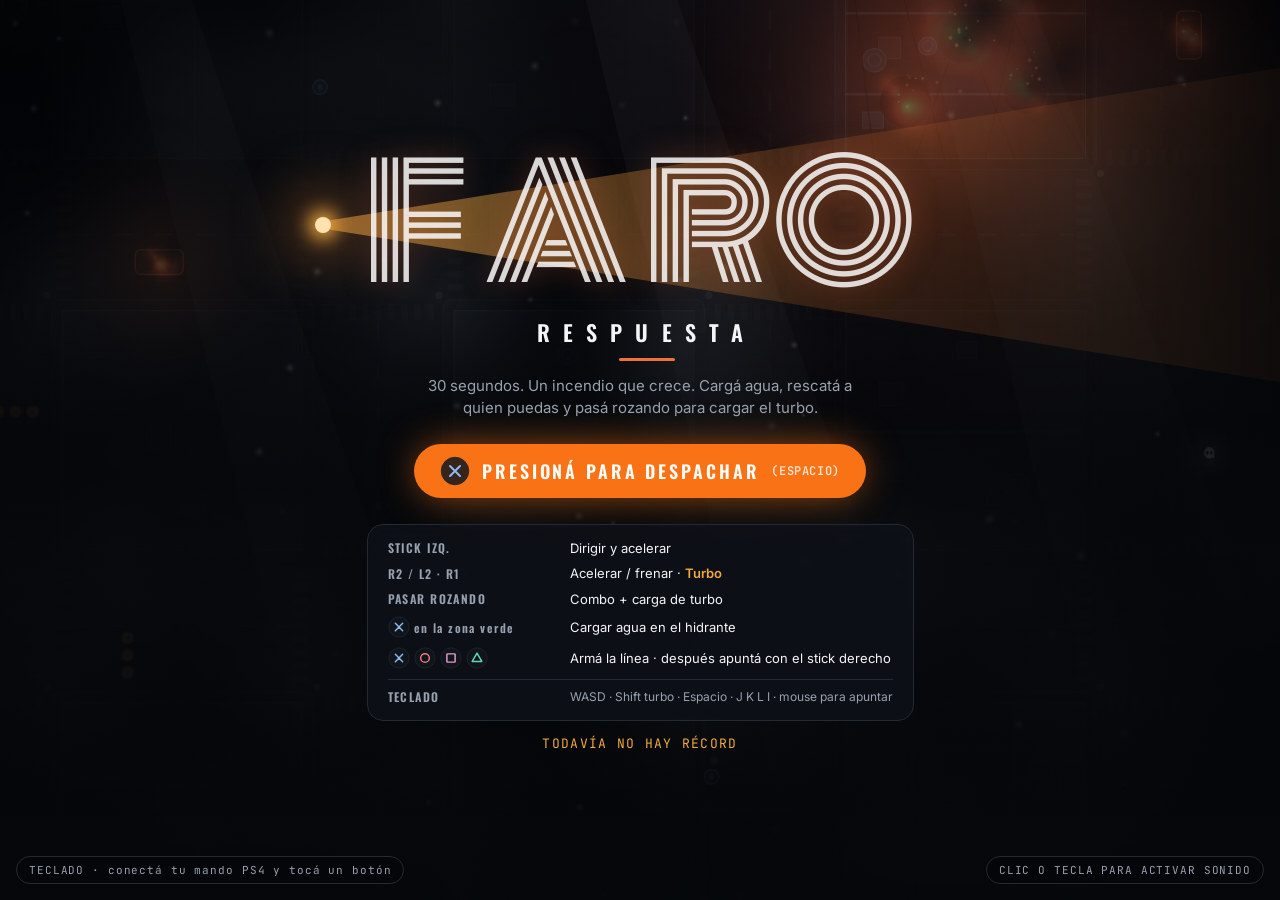
==== commit 33dbbdeb: "Un solo mapa y ranking sin límite de participantes Se quitan las zonas: queda un único mapa fijo (mi" ====
--- a/index.html
+++ b/index.html
@@ -94,14 +94,6 @@
       <div class="subtitle">RESPUESTA<span class="accent-bar"></span></div>
       <p class="tagline">30 segundos. Un incendio que crece. Cargá agua, rescatá a quien puedas y pasá rozando para cargar el turbo.</p>
 
-      <div class="map-sel">
-        <span class="arrow">◂</span>
-        <span class="map-label">ZONA</span>
-        <b id="map-name">CENTRO</b>
-        <span id="map-idx" class="mono dim">1/5</span>
-        <span class="arrow">▸</span>
-      </div>
-
       <div class="cta"><span data-glyph="0"></span><span>PRESIONÁ PARA DESPACHAR</span><span class="kb-only mono">(ESPACIO)</span></div>
 
       <div id="title-panels" class="title-panels">
@@ -114,7 +106,7 @@
           <div class="ctl kb"><span class="k mono">TECLADO</span><span>WASD · Shift turbo · Espacio · J K L I · mouse para apuntar</span></div>
         </div>
         <div class="title-board glass">
-          <div class="board-title">TOP 5 · ZONA <span id="title-board-map"></span></div>
+          <div class="board-title">TOP 5 · <span id="title-board-count">0</span> PARTICIPANTES</div>
           <ol id="title-board-list" class="board"></ol>
         </div>
       </div>
@@ -169,12 +161,12 @@
         </div>
         <div class="res-right">
           <div id="ini" class="ini hidden">
-            <div class="ini-title">¡ENTRASTE AL TOP 10!</div>
-            <div class="ini-sub">Ingresá tus iniciales</div>
+            <div class="ini-title">¡ANOTATE EN EL RANKING!</div>
+            <div class="ini-sub"><span id="ini-pos"></span> · Ingresá tus iniciales</div>
             <div class="ini-slots"><span id="ini0" class="slot">A</span><span id="ini1" class="slot">A</span><span id="ini2" class="slot">A</span></div>
             <div class="ini-help mono"><span class="pad-only">▲▼ letra · ◀▶ mover · ✕ siguiente</span><span class="kb-only">Escribí tus letras · Enter confirmar</span></div>
           </div>
-          <div class="board-title">TOP 10 · ZONA <span id="res-board-map"></span></div>
+          <div class="board-title">RANKING · <span id="res-board-count">0</span> PARTICIPANTES</div>
           <ol id="res-board" class="board"></ol>
         </div>
       </div>
--- a/css/style.css
+++ b/css/style.css
@@ -328,6 +328,11 @@
 .board li .sc { text-align: right; color: var(--mist); }
 .board li:first-child .nm, .board li:first-child .sc { color: var(--beam-a); }
 .board li.empty { opacity: 0.3; }
+#res-board { max-height: 300px; overflow-y: auto; padding-right: 4px; position: relative; }
+#res-board::-webkit-scrollbar { width: 8px; }
+#res-board::-webkit-scrollbar-thumb { background: var(--line); border-radius: 4px; }
+#res-board::-webkit-scrollbar-thumb:hover { background: var(--ash); }
+.board li { grid-template-columns: 38px 1fr 30px 80px; }
 .board li.hi { background: rgba(242, 112, 60, 0.18); border: 1px solid rgba(242, 112, 60, 0.6); animation: blink 1s 3; }
 
 /* Resultado en dos columnas */
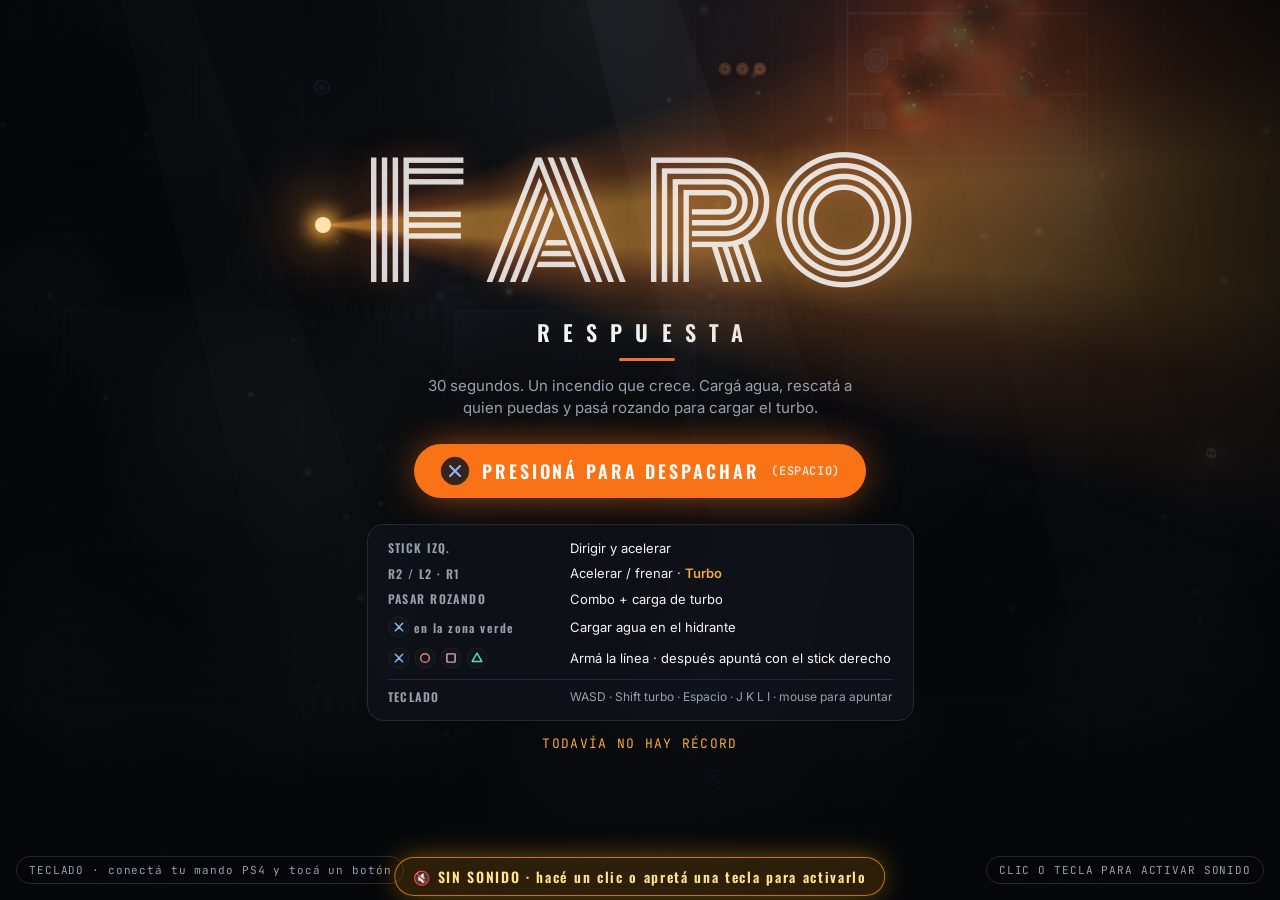
==== commit 8566932c: "Arreglar cuelgue al arrancar que dejaba el juego sin sonido El primer timestamp de requestAnimationF" ====
--- a/index.html
+++ b/index.html
@@ -14,6 +14,9 @@
 <body>
   <canvas id="game"></canvas>
 
+  <!-- Aviso: el navegador bloquea el audio hasta un clic o una tecla (el joystick no cuenta) -->
+  <div id="sound-lock" class="sound-lock hidden">🔇 SIN SONIDO · hacé un clic o apretá una tecla para activarlo</div>
+
   <!-- HUD en partida -->
   <div id="hud" class="hidden">
     <div class="hud-tl glass">
--- a/css/style.css
+++ b/css/style.css
@@ -166,11 +166,18 @@
   background: #FFE2B0; box-shadow: 0 0 18px 6px var(--beam-a), 0 0 60px 20px rgba(230, 120, 40, 0.5);
 }
 .beam {
-  position: absolute; left: -26px; top: 50%; width: 1100px; height: 360px; margin-top: -180px;
+  position: absolute; left: -26px; top: 50%; width: 1100px; height: 800px; margin-top: -400px;
   transform-origin: 0 50%;
-  clip-path: polygon(0 49%, 100% 0, 100% 100%, 0 51%);
-  background: linear-gradient(90deg, rgba(242, 169, 62, 0.55), rgba(230, 120, 40, 0.18) 45%, rgba(230, 120, 40, 0));
-  filter: blur(4px); mix-blend-mode: screen; pointer-events: none;
+  /* Cono con bordes suaves desde el farol (sin filter/blend: evitan el recuadro) */
+  background: conic-gradient(from 0deg at 0 50%,
+    transparent 0deg 70deg,
+    rgba(230, 120, 40, 0.3) 80deg,
+    rgba(242, 169, 62, 0.6) 86deg 94deg,
+    rgba(230, 120, 40, 0.3) 100deg,
+    transparent 110deg 360deg);
+  -webkit-mask-image: linear-gradient(90deg, #000 0%, rgba(0, 0, 0, 0.7) 45%, transparent 100%);
+  mask-image: linear-gradient(90deg, #000 0%, rgba(0, 0, 0, 0.7) 45%, transparent 100%);
+  pointer-events: none;
   animation: sweep 7s ease-in-out infinite alternate;
 }
 @keyframes sweep { from { transform: rotate(-14deg); } to { transform: rotate(14deg); } }
@@ -359,3 +366,14 @@
   .res-right { border: none; padding: 0; }
   .combo-x { font-size: 52px; }
 }
+.civ-icon.special svg { stroke: rgba(239, 232, 220, 0.25); stroke-dasharray: 3 2; }
+.civ-icon.special.on svg { stroke: #FFFFFF; stroke-dasharray: none; filter: drop-shadow(0 0 8px #FFFFFF); }
+
+/* Aviso de audio bloqueado (visible en todas las pantallas) */
+.sound-lock {
+  position: fixed; bottom: 4px; left: 50%; transform: translateX(-50%); z-index: 50; white-space: nowrap;
+  padding: 8px 18px; border-radius: 999px; pointer-events: none;
+  background: rgba(245, 158, 11, 0.16); border: 1px solid rgba(245, 158, 11, 0.7);
+  color: #FDE68A; font: 600 14px var(--f-display); letter-spacing: 0.12em;
+  box-shadow: 0 0 30px -6px rgba(245, 158, 11, 0.7); animation: blink 1.2s infinite;
+}
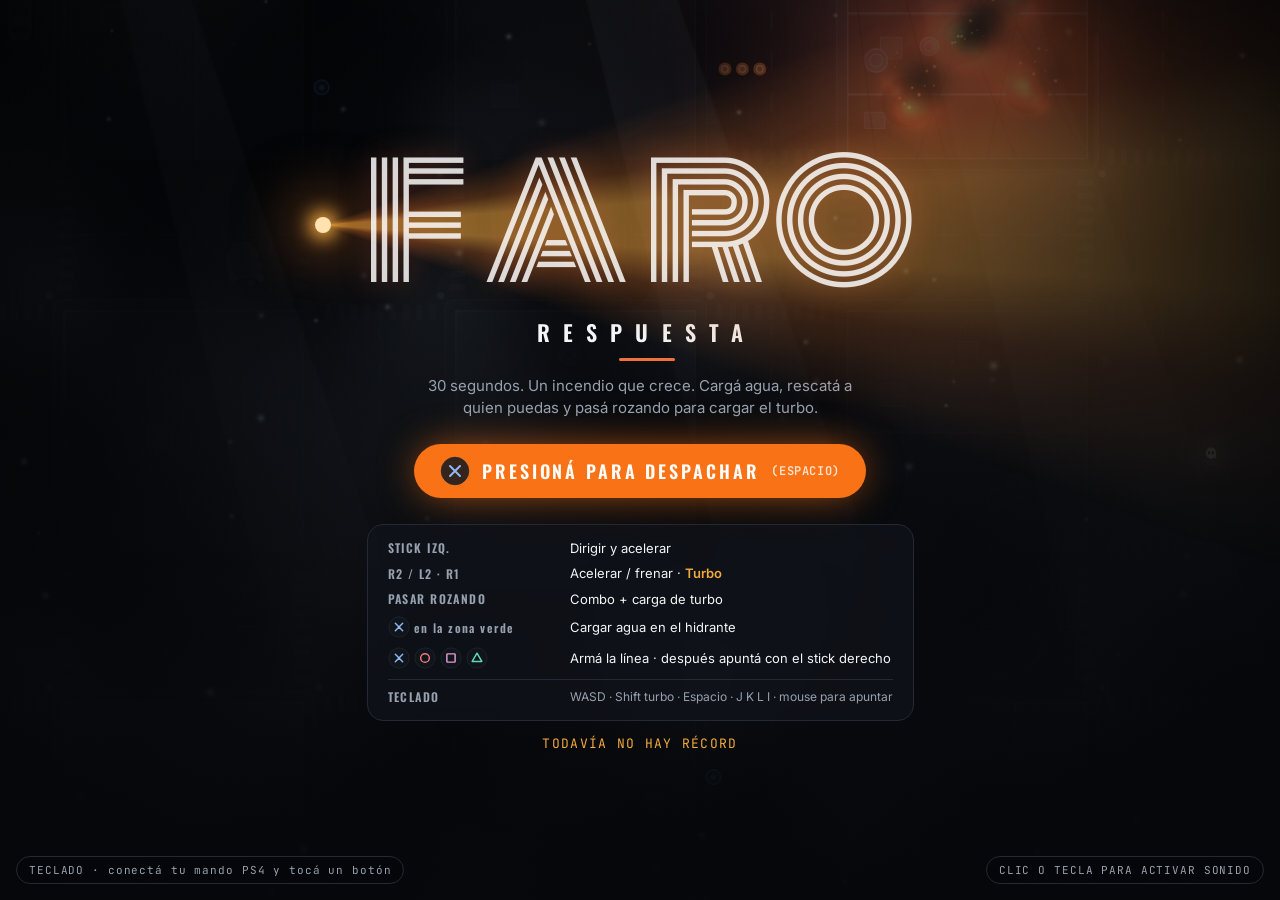
==== commit b2972888: "Juego más fluido y sin el aviso de sonido bloqueado Medido en 1920x1080 con escala 1,25: pasa de ~47" ====
--- a/index.html
+++ b/index.html
@@ -13,9 +13,6 @@
 </head>
 <body>
   <canvas id="game"></canvas>
-
-  <!-- Aviso: el navegador bloquea el audio hasta un clic o una tecla (el joystick no cuenta) -->
-  <div id="sound-lock" class="sound-lock hidden">🔇 SIN SONIDO · hacé un clic o apretá una tecla para activarlo</div>
 
   <!-- HUD en partida -->
   <div id="hud" class="hidden">
--- a/css/style.css
+++ b/css/style.css
@@ -368,12 +368,3 @@
 }
 .civ-icon.special svg { stroke: rgba(239, 232, 220, 0.25); stroke-dasharray: 3 2; }
 .civ-icon.special.on svg { stroke: #FFFFFF; stroke-dasharray: none; filter: drop-shadow(0 0 8px #FFFFFF); }
-
-/* Aviso de audio bloqueado (visible en todas las pantallas) */
-.sound-lock {
-  position: fixed; bottom: 4px; left: 50%; transform: translateX(-50%); z-index: 50; white-space: nowrap;
-  padding: 8px 18px; border-radius: 999px; pointer-events: none;
-  background: rgba(245, 158, 11, 0.16); border: 1px solid rgba(245, 158, 11, 0.7);
-  color: #FDE68A; font: 600 14px var(--f-display); letter-spacing: 0.12em;
-  box-shadow: 0 0 30px -6px rgba(245, 158, 11, 0.7); animation: blink 1.2s infinite;
-}
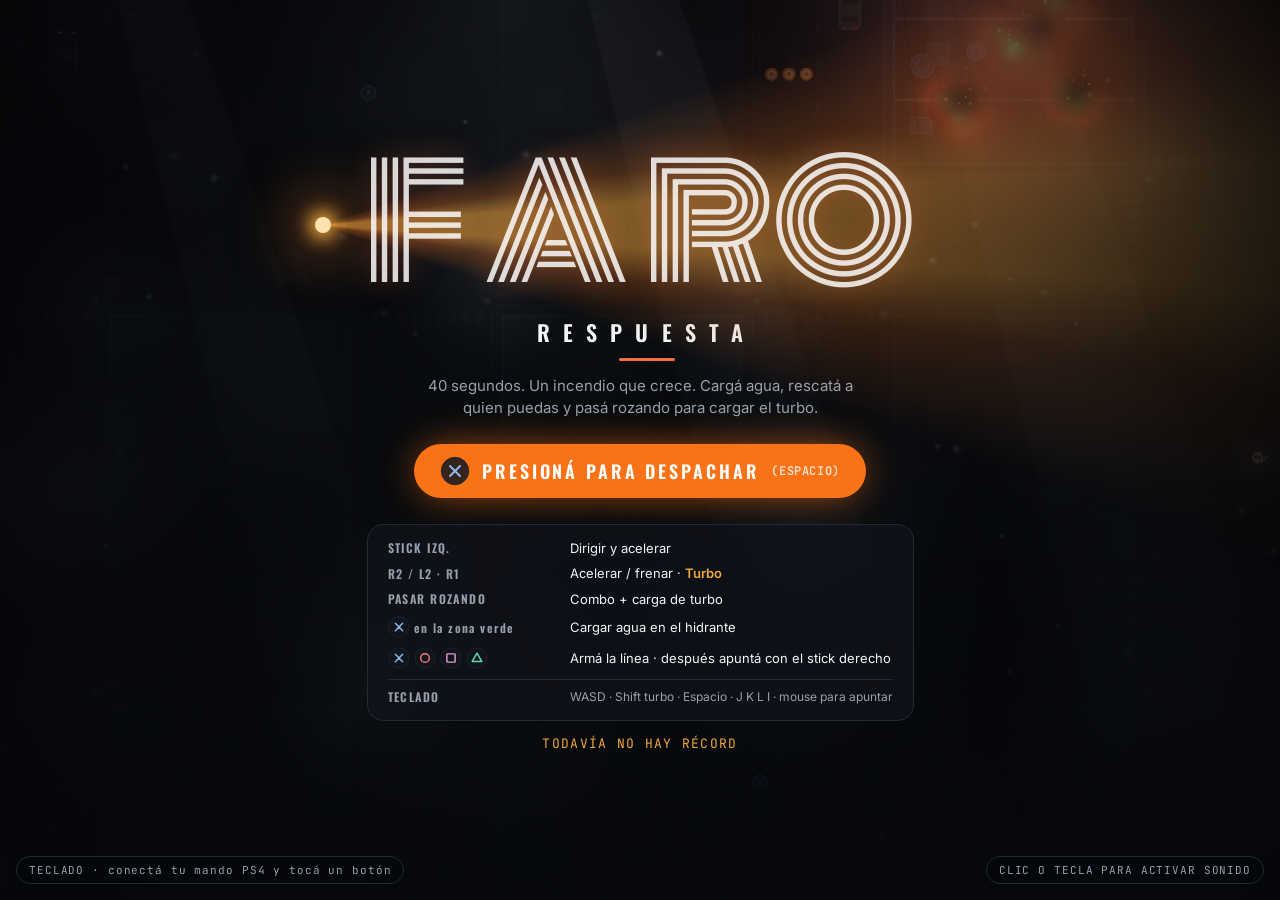
==== commit d180ce4d: "Tiempo inicial de 40 segundos - CFG.TIME pasa de 30 a 40 y se actualizan los textos del título, la  " ====
--- a/index.html
+++ b/index.html
@@ -4,7 +4,7 @@
   <meta charset="utf-8">
   <meta name="viewport" content="width=device-width, initial-scale=1">
   <title>FARO · Respuesta</title>
-  <meta name="description" content="Llevá el camión de bomberos desde la central hasta el incendio en 30 segundos. Jugable con joystick de PS4.">
+  <meta name="description" content="Llevá el camión de bomberos desde la central hasta el incendio en 40 segundos. Jugable con joystick de PS4.">
   <meta name="theme-color" content="#05070A">
   <link rel="preconnect" href="https://fonts.googleapis.com">
   <link rel="preconnect" href="https://fonts.gstatic.com" crossorigin>
@@ -23,7 +23,7 @@
 
     <div class="hud-tc">
       <div class="timer-label">TIEMPO DE RESPUESTA</div>
-      <div id="hud-timer" class="timer">30.0</div>
+      <div id="hud-timer" class="timer">40.0</div>
       <div id="hud-obj" class="objective"><span class="dot"></span><span id="hud-obj-text"></span></div>
       <div id="banner" class="banner"></div>
     </div>
@@ -92,7 +92,7 @@
         <h1 class="wordmark">FARO</h1>
       </div>
       <div class="subtitle">RESPUESTA<span class="accent-bar"></span></div>
-      <p class="tagline">30 segundos. Un incendio que crece. Cargá agua, rescatá a quien puedas y pasá rozando para cargar el turbo.</p>
+      <p class="tagline">40 segundos. Un incendio que crece. Cargá agua, rescatá a quien puedas y pasá rozando para cargar el turbo.</p>
 
       <div class="cta"><span data-glyph="0"></span><span>PRESIONÁ PARA DESPACHAR</span><span class="kb-only mono">(ESPACIO)</span></div>
 
